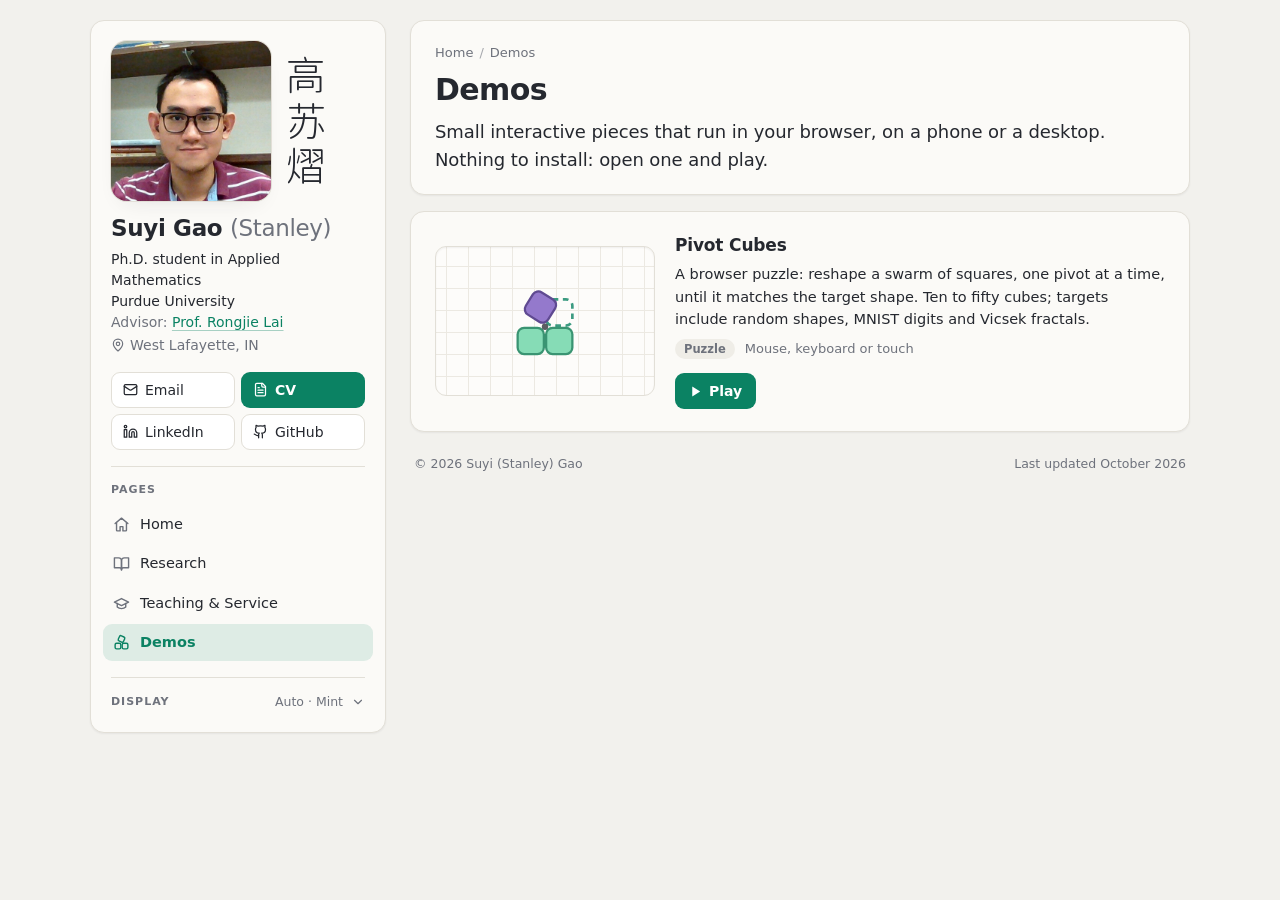
==== demos/index.html @ 8106b3da "init homepage" ====
<!doctype html>
<html lang="en">
<head>
<meta charset="utf-8">
<meta name="viewport" content="width=device-width, initial-scale=1">
<meta name="color-scheme" content="light dark">
<title>Demos · Suyi (Stanley) Gao</title>
<meta name="description" content="Interactive demos by Suyi (Stanley) Gao that run in the browser, including Pivot Cubes, a puzzle about reshaping a swarm of squares one pivot at a time.">
<meta name="author" content="Suyi Gao">
<link rel="canonical" href="https://gaosu2718.github.io/demos/">
<meta name="theme-color" content="#f2f1ed" media="(prefers-color-scheme: light)">
<meta name="theme-color" content="#121419" media="(prefers-color-scheme: dark)">
<meta property="og:type" content="website">
<meta property="og:title" content="Demos · Suyi (Stanley) Gao">
<meta property="og:description" content="Interactive demos that run in the browser.">
<meta property="og:url" content="https://gaosu2718.github.io/demos/">
<meta property="og:image" content="https://gaosu2718.github.io/assets/img/profile.jpg">
<meta name="twitter:card" content="summary">
<link rel="icon" href="data:image/svg+xml,%3Csvg xmlns='http://www.w3.org/2000/svg' viewBox='0 0 40 40'%3E%3Crect x='2' y='2' width='36' height='36' rx='9' fill='%230b8263'/%3E%3Ctext x='20' y='26.6' font-family='system-ui,-apple-system,Segoe UI,Roboto,Helvetica,Arial,sans-serif' font-size='17' font-weight='700' fill='%23fff' text-anchor='middle'%3ESG%3C/text%3E%3C/svg%3E">
<link rel="stylesheet" href="../assets/css/style.css">
<script>
  /* Apply the saved theme and colour before the first paint, so a dark page never flashes light. */
  (function () {
    var d = document.documentElement;
    d.classList.add('js');
    try {
      var t = localStorage.getItem('homepage.theme');
      if (t === 'light' || t === 'dark') d.setAttribute('data-theme', t);
      var p = localStorage.getItem('homepage.palette');
      if (p && /^[a-z]+$/.test(p)) d.setAttribute('data-palette', p);
    } catch (e) {}
  })();
</script>
<script defer src="../assets/js/site.js"></script>
</head>
<body>

<!-- Icons (Lucide-style strokes, as in Pivot Cubes); use with <svg><use href="#i-name"/></svg> -->
<svg width="0" height="0" style="position:absolute" aria-hidden="true">
  <symbol id="i-down" viewBox="0 0 24 24"><path d="m6 9 6 6 6-6"/></symbol>
  <symbol id="i-file" viewBox="0 0 24 24"><path d="M15 2H6a2 2 0 0 0-2 2v16a2 2 0 0 0 2 2h12a2 2 0 0 0 2-2V7Z"/><path d="M14 2v4a2 2 0 0 0 2 2h4"/><path d="M16 13H8"/><path d="M16 17H8"/><path d="M10 9H8"/></symbol>
  <symbol id="i-play" viewBox="0 0 24 24"><path d="M6 3.5v17a.5.5 0 0 0 .77.42l13.2-8.5a.5.5 0 0 0 0-.84L6.77 3.08A.5.5 0 0 0 6 3.5z"/></symbol>
  <symbol id="i-mail" viewBox="0 0 24 24"><rect width="20" height="16" x="2" y="4" rx="2"/><path d="m22 7-8.97 5.7a1.94 1.94 0 0 1-2.06 0L2 7"/></symbol>
  <symbol id="i-linkedin" viewBox="0 0 24 24"><path d="M16 8a6 6 0 0 1 6 6v7h-4v-7a2 2 0 0 0-2-2 2 2 0 0 0-2 2v7h-4v-7a6 6 0 0 1 6-6z"/><rect width="4" height="12" x="2" y="9"/><circle cx="4" cy="4" r="2"/></symbol>
  <symbol id="i-github" viewBox="0 0 24 24"><path d="M15 22v-4a4.8 4.8 0 0 0-1-3.5c3 0 6-2 6-5.5.08-1.25-.27-2.48-1-3.5.28-1.15.28-2.35 0-3.5 0 0-1 0-3 1.5-2.64-.5-5.36-.5-8 0C6 2 5 2 5 2c-.3 1.15-.3 2.35 0 3.5A5.4 5.4 0 0 0 4 9c0 3.5 3 5.5 6 5.5-.39.49-.68 1.05-.85 1.65-.17.6-.22 1.23-.15 1.85v4"/><path d="M9 18c-4.51 2-5-2-7-2"/></symbol>
  <symbol id="i-pin" viewBox="0 0 24 24"><path d="M20 10c0 5-5.54 10.19-7.4 11.8a1 1 0 0 1-1.2 0C9.54 20.19 4 15 4 10a8 8 0 0 1 16 0"/><circle cx="12" cy="10" r="3"/></symbol>
  <symbol id="i-home" viewBox="0 0 24 24"><path d="M3 10.5 12 3l9 7.5"/><path d="M5 9v11a1 1 0 0 0 1 1h4v-6h4v6h4a1 1 0 0 0 1-1V9"/></symbol>
  <symbol id="i-book" viewBox="0 0 24 24"><path d="M2 4h6a4 4 0 0 1 4 4v13a3 3 0 0 0-3-3H2z"/><path d="M22 4h-6a4 4 0 0 0-4 4v13a3 3 0 0 1 3-3h7z"/></symbol>
  <symbol id="i-cap" viewBox="0 0 24 24"><path d="M22 10 12 5 2 10l10 5 10-5z"/><path d="M6 12v5c3 3 9 3 12 0v-5"/></symbol>
  <symbol id="i-cubes" viewBox="0 0 24 24"><rect x="3" y="13" width="8" height="8" rx="2"/><rect x="13" y="13" width="8" height="8" rx="2"/><rect x="8" y="3" width="8" height="8" rx="2" transform="rotate(25 12 7)"/></symbol>
</svg>

<!-- ===== Site header: below 1000px wide, in place of the left bar.  The same on every page
     (only the ../ prefix and aria-current change). ===== -->
<header class="site-header">
  <div class="sh-inner">
    <a class="sh-brand" href="../"><span class="sh-mark" aria-hidden="true">SG</span><span class="sh-name">Suyi Gao <span class="aka">(Stanley)</span></span></a>
    <nav class="sh-nav" aria-label="Site">
      <a href="../">Home</a>
      <a href="../research/">Research</a>
      <a href="../teaching-service/">Teaching &amp; Service</a>
      <a href="../demos/" aria-current="page">Demos</a>
      <a href="../assets/files/Suyi_Gao_CV.pdf">CV</a>
    </nav>
    <div class="sh-tools">
      <button type="button" class="sh-btn sh-display-btn" data-pop aria-controls="site-pop" aria-expanded="false" aria-label="Theme and colors" title="Theme and colors"><svg viewBox="0 0 24 24" aria-hidden="true"><circle cx="12" cy="12" r="8.5"/><path class="fill" d="M12 3.5a8.5 8.5 0 0 1 0 17z"/></svg></button>
      <button type="button" class="sh-btn sh-menu-btn" data-pop aria-controls="site-pop" aria-expanded="false" aria-label="Menu" title="Menu"><svg viewBox="0 0 24 24" aria-hidden="true"><path d="M4 7h16M4 12h16M4 17h16"/></svg></button>
    </div>
    <div class="sh-pop" id="site-pop" hidden>
      <nav class="pop-nav" aria-label="Site menu">
        <a href="../">Home</a>
        <a href="../research/">Research</a>
        <a href="../teaching-service/">Teaching &amp; Service</a>
        <a href="../demos/" aria-current="page">Demos</a>
        <a href="../assets/files/Suyi_Gao_CV.pdf">CV (PDF)<svg class="ico" aria-hidden="true"><use href="#i-file"/></svg></a>
      </nav>
      <div class="pop-display">
        <h2>Display</h2>
        <div class="seg" role="radiogroup" aria-label="Theme">
          <label><input type="radio" name="theme" value="auto" data-theme-opt checked><span>Auto</span></label>
          <label><input type="radio" name="theme" value="light" data-theme-opt><span>Light</span></label>
          <label><input type="radio" name="theme" value="dark" data-theme-opt><span>Dark</span></label>
        </div>
        <div class="field-row"><span>Colors</span><span class="palette-name">Mint</span></div>
        <div class="swatches" role="radiogroup" aria-label="Colors"></div>
      </div>
    </div>
  </div>
</header>

<div class="page">

  <!-- ===== Left bar: from 1000px wide, a sticky side panel.  The same on every page (only the ../
       prefix and aria-current change).  Below 1000px the profile shows as a card on the home page
       only, and the page links and display settings move to the header. ===== -->
  <aside class="side panel" aria-label="Profile and site navigation">
    <div class="profile">
      <div class="portrait">
        <img class="photo" src="../assets/img/profile.jpg" width="426" height="426" alt="Portrait of Suyi (Stanley) Gao">
        <span class="cname" lang="zh-Hans" title="Gāo Sūyì">高苏熠</span>
      </div>
      <div class="who">
        <p class="name">Suyi Gao <span class="aka">(Stanley)</span></p>
        <p class="role">Ph.D. student in Applied Mathematics</p>
        <p class="role">Purdue University</p>
        <p class="role dim">Advisor: <a href="https://sites.google.com/view/rongjielai/">Prof. Rongjie Lai</a></p>
        <p class="role dim where"><svg class="ico" aria-hidden="true"><use href="#i-pin"/></svg>West Lafayette, IN</p>
      </div>
    </div>

    <div class="actions">
      <a class="btn" href="mailto:gao757@purdue.edu"><svg aria-hidden="true"><use href="#i-mail"/></svg>Email</a>
      <a class="btn btn-primary" href="../assets/files/Suyi_Gao_CV.pdf"><svg aria-hidden="true"><use href="#i-file"/></svg>CV</a>
      <a class="btn" href="https://www.linkedin.com/in/gaosu2718/"><svg aria-hidden="true"><use href="#i-linkedin"/></svg>LinkedIn</a>
      <a class="btn" href="https://github.com/gaosu2718"><svg aria-hidden="true"><use href="#i-github"/></svg>GitHub</a>
      <!-- When you have them, add more in the same form, e.g.
      <a class="btn" href="https://scholar.google.com/citations?user=YOUR_ID"><svg aria-hidden="true"><use href="#i-out"/></svg>Scholar</a>
      <a class="btn" href="https://orcid.org/0000-0000-0000-0000"><svg aria-hidden="true"><use href="#i-out"/></svg>ORCID</a> -->
    </div>

    <nav class="group side-nav" aria-label="Pages">
      <h2>Pages</h2>
      <ul>
        <li><a href="../"><svg class="ico" aria-hidden="true"><use href="#i-home"/></svg>Home</a></li>
        <li><a href="../research/"><svg class="ico" aria-hidden="true"><use href="#i-book"/></svg>Research</a></li>
        <li><a href="../teaching-service/"><svg class="ico" aria-hidden="true"><use href="#i-cap"/></svg>Teaching &amp; Service</a></li>
        <li><a href="../demos/" aria-current="page"><svg class="ico" aria-hidden="true"><use href="#i-cubes"/></svg>Demos</a></li>
      </ul>
    </nav>

    <!-- Display settings: folded away by default; the summary shows the current choices -->
    <details class="group side-display">
      <summary><span class="sum-label">Display</span><span class="sum-value" data-display-summary>Auto · Mint</span><svg class="ico chev" aria-hidden="true"><use href="#i-down"/></svg></summary>
      <div class="display-body">
        <div class="seg" role="radiogroup" aria-label="Theme">
          <label><input type="radio" name="theme-side" value="auto" data-theme-opt checked><span>Auto</span></label>
          <label><input type="radio" name="theme-side" value="light" data-theme-opt><span>Light</span></label>
          <label><input type="radio" name="theme-side" value="dark" data-theme-opt><span>Dark</span></label>
        </div>
        <div class="field-row"><span>Colors</span><span class="palette-name">Mint</span></div>
        <div class="swatches" role="radiogroup" aria-label="Colors"></div>
      </div>
    </details>
  </aside>

  <main class="main">

    <section class="panel page-head" aria-labelledby="h-page">
      <nav class="crumbs" aria-label="Breadcrumb"><a href="../">Home</a><span class="sep" aria-hidden="true">/</span><span>Demos</span></nav>
      <h1 id="h-page">Demos</h1>
      <p class="lead">Small interactive pieces that run in your browser, on a phone or a desktop.
        Nothing to install: open one and play.</p>
    </section>

    <!-- ===== One card per demo; each demo has its own folder and page ===== -->
    <section class="panel section" aria-label="Pivot Cubes">
      <div class="demo-card">
        <a class="demo-board" href="pivot-cubes/" tabindex="-1" aria-hidden="true">
          <svg class="logo" viewBox="0 0 40 40">
            <rect class="logo-ghost" x="20.6" y="8.6" width="13.8" height="13.8" rx="3.4"/>
            <rect class="logo-on" x="5.6" y="23.6" width="13.8" height="13.8" rx="3.4"/>
            <rect class="logo-on" x="20.6" y="23.6" width="13.8" height="13.8" rx="3.4"/>
            <rect class="logo-off" x="5.6" y="8.6" width="13.8" height="13.8" rx="3.4" transform="rotate(32 20 23)"/>
            <circle class="logo-hinge" cx="20" cy="23" r="1.7"/>
          </svg>
        </a>
        <div>
          <h2 class="demo-title"><a href="pivot-cubes/">Pivot Cubes</a></h2>
          <p>A browser puzzle: reshape a swarm of squares, one pivot at a time, until it matches the
            target shape. Ten to fifty cubes; targets include random shapes, MNIST digits and Vicsek
            fractals.</p>
          <div class="meta"><span class="badge quiet">Puzzle</span><span>Mouse, keyboard or touch</span></div>
          <a class="btn btn-primary" href="pivot-cubes/"><svg class="solid" aria-hidden="true"><use href="#i-play"/></svg>Play</a>
        </div>
      </div>
    </section>

    <footer class="foot">
      <span>© 2026 Suyi (Stanley) Gao</span>
      <span>Last updated October 2026</span>
    </footer>
  </main>
</div>
</body>
</html>
---- assets/css/style.css ----
/* Suyi (Stanley) Gao: academic homepage.
 * The look is borrowed from Pivot Cubes (demos/pivot-cubes/play/style.css): the same paper-and-panel
 * tokens, the same colour themes (Mint is the default), and the same controls (segmented switch,
 * swatches, buttons, toast).  Light/dark (data-theme) and the colour theme (data-palette) are
 * independent, as in the game.  Plain CSS, no build step. */

/* ---------- theme tokens (as in the game) ---------- */
:root {
  color-scheme: light;
  --bg: #f2f1ed;
  --panel: #fbfaf7;
  --panel-2: #efede7;
  --panel-border: #e2dfd7;
  --text: #25282f;
  --text-dim: #6e727c;
  --accent-ink: #ffffff;
  --board: #fdfcfa;
  --grid: #ece9e2;
  --shadow: rgba(38, 40, 48, 0.16);
  --shadow-soft: rgba(38, 40, 48, 0.06);
  --seg-on: #ffffff;
  --btn: #ffffff;
  --btn-hover: #f4f2ed;
}

@media (prefers-color-scheme: dark) {
  :root:not([data-theme="light"]) {
    color-scheme: dark;
    --bg: #121419;
    --panel: #191c23;
    --panel-2: #12151a;
    --panel-border: #2a2f39;
    --text: #e4e6eb;
    --text-dim: #959aa6;
    --accent-ink: #10121a;
    --board: #161920;
    --grid: #232832;
    --shadow: rgba(0, 0, 0, 0.5);
    --shadow-soft: rgba(0, 0, 0, 0.25);
    --seg-on: #2a2f3a;
    --btn: #20242c;
    --btn-hover: #282d37;
  }
}

:root[data-theme="dark"] {
  color-scheme: dark;
  --bg: #121419;
  --panel: #191c23;
  --panel-2: #12151a;
  --panel-border: #2a2f39;
  --text: #e4e6eb;
  --text-dim: #959aa6;
  --accent-ink: #10121a;
  --board: #161920;
  --grid: #232832;
  --shadow: rgba(0, 0, 0, 0.5);
  --shadow-soft: rgba(0, 0, 0, 0.25);
  --seg-on: #2a2f3a;
  --btn: #20242c;
  --btn-hover: #282d37;
}

/* ---------- colour themes ----------
 * The same six as the game (keep the two in step), Mint first as the default.  Each theme sets
 * the accent and the two cube colours (main and contrast), in a light (-l) and a dark (-d) variant.
 * The two cube colours differ in lightness as well as hue, so they stay apart under colour
 * blindness.  The selectors match any element, so a swatch that carries data-palette shows its own
 * theme.
 *
 * Mint: a light mint main colour with a plum contrast.  The accent is a deeper mint so links and
 * buttons keep 4.5:1 contrast on the light panels; in dark mode the accent is the mint itself. */
:root,
[data-palette="mint"] {
  --acc-l: 11, 130, 99;   --on-l: #86dcb6; --on-line-l: #3a9472; --off-l: #9479cc; --off-line-l: #5f4a91;
  --acc-d: 122, 223, 182; --on-d: #74cfa8; --on-line-d: #2f7f5f; --off-d: #9d86d8; --off-line-d: #5e4b94;
}
[data-palette="indigo"] {
  --acc-l: 84, 104, 219;  --on-l: #7d92e8; --on-line-l: #4c5da5; --off-l: #f8bf6c; --off-line-l: #b38236;
  --acc-d: 141, 156, 255; --on-d: #7186db; --on-line-d: #425199; --off-d: #f1bd73; --off-line-d: #a37734;
}
[data-palette="ocean"] {
  --acc-l: 6, 127, 148;   --on-l: #01aac6; --on-line-l: #066f82; --off-l: #feb992; --off-line-l: #c1774c;
  --acc-d: 21, 194, 225;  --on-d: #079db6; --on-line-d: #016374; --off-d: #ffb48a; --off-line-d: #b06d47;
}
[data-palette="sunset"] {
  --acc-l: 182, 78, 16;   --on-l: #d97c50; --on-line-l: #984a23; --off-l: #c4c4ff; --off-line-l: #8582cc;
  --acc-d: 241, 146, 102; --on-d: #cc7044; --on-line-d: #8b3e15; --off-d: #c1c0ff; --off-line-d: #7a77ba;
}
[data-palette="grape"] {
  --acc-l: 146, 82, 173;  --on-l: #b67ecf; --on-line-l: #7c4c91; --off-l: #e3ca69; --off-line-l: #a18b32;
  --acc-d: 205, 148, 230; --on-d: #aa72c2; --on-line-d: #704184; --off-d: #dec770; --off-line-d: #937f31;
}
[data-palette="slate"] {
  --acc-l: 100, 115, 134; --on-l: #8e99a8; --on-line-l: #5b6470; --off-l: #ffba81; --off-line-l: #bd7b41;
  --acc-d: 162, 175, 193; --on-d: #828d9c; --on-line-d: #505965; --off-d: #fcb67c; --off-line-d: #ac713e;
}

:root, .swatch {
  --accent: rgb(var(--acc-l));
  --accent-soft: rgba(var(--acc-l), 0.12);
  --accent-line: rgba(var(--acc-l), 0.35);
  --focus: rgba(var(--acc-l), 0.45);
  --cube-on: var(--on-l);
  --cube-on-line: var(--on-line-l);
  --cube-off: var(--off-l);
  --cube-off-line: var(--off-line-l);
}

@media (prefers-color-scheme: dark) {
  :root:not([data-theme="light"]),
  :root:not([data-theme="light"]) .swatch {
    --accent: rgb(var(--acc-d));
    --accent-soft: rgba(var(--acc-d), 0.16);
    --accent-line: rgba(var(--acc-d), 0.4);
    --focus: rgba(var(--acc-d), 0.5);
    --cube-on: var(--on-d);
    --cube-on-line: var(--on-line-d);
    --cube-off: var(--off-d);
    --cube-off-line: var(--off-line-d);
  }
}

:root[data-theme="dark"],
:root[data-theme="dark"] .swatch {
  --accent: rgb(var(--acc-d));
  --accent-soft: rgba(var(--acc-d), 0.16);
  --accent-line: rgba(var(--acc-d), 0.4);
  --focus: rgba(var(--acc-d), 0.5);
  --cube-on: var(--on-d);
  --cube-on-line: var(--on-line-d);
  --cube-off: var(--off-d);
  --cube-off-line: var(--off-line-d);
}

/* ---------- layout tokens ---------- */
:root {
  --vh: 100vh;
  --pad: 20px;
  --gap: 16px;
  --side-w: 296px;
  --wide: 1140px;       /* the page: left bar and main column */
  --wider: 1640px;      /* a demo page, so the game gets room for its own three columns */
  --header-h: 60px;     /* the top header, shown only below 1000px */
  --radius: 14px;
  --radius-sm: 9px;
  --mono: ui-monospace, SFMono-Regular, Menlo, Consolas, "Liberation Mono", monospace;
}
@supports (height: 100dvh) {
  :root { --vh: 100dvh; }
}
@media (max-width: 759.98px) {
  :root { --header-h: 54px; }
}
/* From 1000px the left bar holds the page links and display settings, so there is no top header. */
@media (min-width: 1000px) {
  :root { --header-h: 0px; }
  .site-header { display: none; }
}

/* ---------- base ---------- */
*, *::before, *::after { box-sizing: border-box; }
[hidden] { display: none !important; }

html { -webkit-text-size-adjust: 100%; scroll-behavior: smooth; }
@media (prefers-reduced-motion: reduce) { html { scroll-behavior: auto; } }

body {
  margin: 0;
  background: var(--bg);
  color: var(--text);
  font: 16px/1.6 system-ui, -apple-system, "Segoe UI", Roboto, "Helvetica Neue", Arial, sans-serif;
  -webkit-font-smoothing: antialiased;
  text-rendering: optimizeLegibility;
  overflow-wrap: break-word;
  transition: background-color 0.2s ease, color 0.2s ease;
}

h1, h2, h3, p, ul, ol, dl, dd, figure { margin: 0; }
ul, ol { padding: 0; list-style: none; }

a {
  color: var(--accent);
  text-decoration: underline;
  text-decoration-color: var(--accent-line);
  text-decoration-thickness: 1px;
  text-underline-offset: 3px;
  transition: text-decoration-color 0.15s ease, color 0.15s ease, background-color 0.15s ease;
}
a:hover { text-decoration-color: currentColor; }
:focus-visible { outline: 2px solid var(--focus); outline-offset: 2px; border-radius: 4px; }

svg use { pointer-events: none; }

/* for screen readers only */
.sr-only {
  position: absolute;
  width: 1px;
  height: 1px;
  overflow: hidden;
  clip-path: inset(50%);
  white-space: nowrap;
}

.panel {
  background: var(--panel);
  border: 1px solid var(--panel-border);
  border-radius: var(--radius);
  box-shadow: 0 1px 2px var(--shadow-soft);
}

.ico {
  width: 15px;
  height: 15px;
  flex: none;
  fill: none;
  stroke: currentColor;
  stroke-width: 2;
  stroke-linecap: round;
  stroke-linejoin: round;
}

/* ---------- site header: below 1000px wide, in place of the left bar ---------- */
.site-header {
  position: sticky;
  top: 0;
  z-index: 30;
  background: color-mix(in srgb, var(--bg) 84%, transparent);
  -webkit-backdrop-filter: saturate(1.4) blur(10px);
  backdrop-filter: saturate(1.4) blur(10px);
  border-bottom: 1px solid var(--panel-border);
}
.sh-inner {
  position: relative;
  display: flex;
  align-items: center;
  gap: 16px;
  max-width: var(--wide);
  height: var(--header-h);
  margin: 0 auto;
  padding: 0 var(--pad);
}
.sh-brand {
  display: flex;
  align-items: center;
  gap: 10px;
  min-width: 0;
  color: var(--text);
  font-size: 15.5px;
  font-weight: 650;
  letter-spacing: -0.01em;
  text-decoration: none;
  white-space: nowrap;
}
.sh-brand:hover { color: var(--text); }
.sh-mark {
  display: grid;
  place-items: center;
  flex: none;
  width: 30px;
  height: 30px;
  border-radius: 9px;
  background: var(--accent);
  color: var(--accent-ink);
  font-size: 12.5px;
  font-weight: 700;
  letter-spacing: 0.02em;
}
.sh-name { overflow: hidden; text-overflow: ellipsis; }
.sh-name .aka { font-weight: 500; color: var(--text-dim); }

.sh-nav { display: flex; align-items: center; gap: 2px; margin-left: auto; }
.sh-nav a, .pop-nav a {
  display: flex;
  align-items: center;
  gap: 6px;
  color: var(--text-dim);
  text-decoration: none;
  white-space: nowrap;
}
.sh-nav a { padding: 6px 11px; border-radius: 9px; font-size: 14px; }
.sh-nav a:hover { color: var(--text); background: var(--panel-2); }
.sh-nav a[aria-current="page"], .pop-nav a[aria-current="page"] {
  color: var(--accent);
  background: var(--accent-soft);
  font-weight: 600;
}

.sh-tools { display: flex; align-items: center; gap: 6px; }
.sh-btn {
  display: grid;
  place-items: center;
  width: 36px;
  height: 36px;
  padding: 0;
  border: 1px solid var(--panel-border);
  border-radius: var(--radius-sm);
  background: var(--btn);
  color: var(--text-dim);
  cursor: pointer;
  transition: background-color 0.12s ease, color 0.12s ease, border-color 0.12s ease;
}
.sh-btn:hover { background: var(--btn-hover); color: var(--text); }
.sh-btn[aria-expanded="true"] { color: var(--accent); border-color: var(--accent-line); background: var(--accent-soft); }
.sh-btn svg { width: 18px; height: 18px; fill: none; stroke: currentColor; stroke-width: 1.8; stroke-linecap: round; stroke-linejoin: round; }
.sh-btn svg .fill { fill: currentColor; stroke: none; }
.sh-menu-btn { display: none; }

/* the drop-down: display settings on tablets; on phones, the page links as well */
.sh-pop {
  position: absolute;
  top: calc(var(--header-h) - 2px);
  right: var(--pad);
  z-index: 31;
  width: 284px;
  /* it hangs from the sticky header, so on a short screen (a phone held sideways) it scrolls */
  max-height: calc(var(--vh) - var(--header-h) - 8px);
  overflow-y: auto;
  overscroll-behavior: contain;
  padding: 6px 16px 14px;
  border: 1px solid var(--panel-border);
  border-radius: var(--radius);
  background: var(--panel);
  box-shadow: 0 18px 40px -16px var(--shadow), 0 2px 6px var(--shadow-soft);
}
.pop-nav { display: none; }
.pop-display { display: flex; flex-direction: column; gap: 10px; padding-top: 10px; }
.pop-display h2 {
  font-size: 11px;
  font-weight: 650;
  letter-spacing: 0.09em;
  text-transform: uppercase;
  color: var(--text-dim);
}

@media (max-width: 759.98px) {
  :root { --pad: 16px; }
  .sh-inner { gap: 10px; }
  .sh-nav, .sh-display-btn { display: none; }
  .sh-tools { margin-left: auto; }
  .sh-menu-btn { display: grid; }
  .sh-pop { left: 12px; right: 12px; width: auto; }
  .pop-nav { display: block; margin: 4px -6px 6px; padding-bottom: 6px; border-bottom: 1px solid var(--panel-border); }
  .pop-nav a { min-height: 46px; padding: 0 10px; border-radius: 10px; font-size: 16px; color: var(--text); }
  .pop-nav a:hover { background: var(--panel-2); }
  .pop-nav a .ico { margin-left: auto; color: var(--text-dim); }
}
@media (max-width: 359.98px) {
  .sh-name .aka { display: none; }
}
/* Without the script there is no drop-down: show the page links in a second row instead. */
html:not(.js) .sh-tools { display: none; }
@media (max-width: 759.98px) {
  html:not(.js) .sh-inner { flex-wrap: wrap; height: auto; padding-top: 10px; padding-bottom: 8px; }
  html:not(.js) .sh-nav { display: flex; flex-wrap: wrap; margin-left: -10px; }
}

/* ---------- controls (from the game) ---------- */
/* segmented control: radios dressed as a pill track */
.seg {
  display: grid;
  grid-auto-flow: column;
  grid-auto-columns: minmax(0, 1fr);
  gap: 2px;
  padding: 3px;
  background: var(--panel-2);
  border: 1px solid var(--panel-border);
  border-radius: 10px;
}
.seg label { position: relative; display: block; min-width: 0; }
.seg input {
  position: absolute;
  inset: 0;
  width: 100%;
  height: 100%;
  margin: 0;
  opacity: 0;
  cursor: pointer;
}
.seg span {
  display: block;
  padding: 5px 4px;
  border-radius: 7px;
  text-align: center;
  font-size: 13px;
  color: var(--text-dim);
  white-space: nowrap;
  transition: background-color 0.15s ease, color 0.15s ease, box-shadow 0.15s ease;
  pointer-events: none;
}
.seg label:hover span { color: var(--text); }
.seg input:checked + span {
  background: var(--seg-on);
  color: var(--text);
  font-weight: 600;
  box-shadow: 0 1px 2px var(--shadow), 0 0 0 1px var(--panel-border);
}
.seg input:focus-visible + span { outline: 2px solid var(--focus); outline-offset: 1px; }

.field-row { display: flex; align-items: baseline; justify-content: space-between; gap: 10px; font-size: 13px; }
.palette-name { color: var(--text-dim); font-size: 12.5px; }

/* colour-theme swatches: radios dressed as chips split into the two cube colours */
.swatches { display: flex; flex-wrap: wrap; gap: 7px; padding: 2px; }
.swatch { position: relative; display: block; flex: none; width: 30px; height: 30px; }
.swatch input {
  position: absolute;
  inset: 0;
  width: 100%;
  height: 100%;
  margin: 0;
  opacity: 0;
  cursor: pointer;
}
.swatch-chip {
  display: block;
  width: 100%;
  height: 100%;
  border-radius: 9px;
  background: linear-gradient(135deg, var(--cube-on) 50%, var(--cube-off) 50%);
  box-shadow: inset 0 0 0 1px rgba(0, 0, 0, 0.1);
  pointer-events: none;
  transition: box-shadow 0.15s ease, transform 0.15s ease;
}
.swatch:hover .swatch-chip { transform: translateY(-1px); }
.swatch input:checked + .swatch-chip { box-shadow: inset 0 0 0 1px rgba(0, 0, 0, 0.1), 0 0 0 2px var(--panel), 0 0 0 4px var(--accent); }
.swatch input:focus-visible + .swatch-chip { outline: 2px solid var(--focus); outline-offset: 5px; }

/* buttons */
.btn {
  display: inline-flex;
  align-items: center;
  justify-content: center;
  gap: 7px;
  height: 36px;
  padding: 0 13px;
  border: 1px solid var(--panel-border);
  border-radius: var(--radius-sm);
  background: var(--btn);
  color: var(--text);
  font: inherit;
  font-size: 14px;
  line-height: 1;
  white-space: nowrap;
  text-decoration: none;
  cursor: pointer;
  transition: background-color 0.12s ease, border-color 0.12s ease, color 0.12s ease;
}
.btn:hover { background: var(--btn-hover); color: var(--text); }
.btn:active { transform: translateY(1px); }
.btn:focus-visible { outline: 2px solid var(--focus); outline-offset: 1px; }
.btn svg {
  width: 15px;
  height: 15px;
  flex: none;
  fill: none;
  stroke: currentColor;
  stroke-width: 2;
  stroke-linecap: round;
  stroke-linejoin: round;
}
.btn svg.solid { fill: currentColor; stroke: none; width: 13px; height: 13px; }
.btn-primary {
  background: var(--accent);
  border-color: transparent;
  color: var(--accent-ink);
  font-weight: 600;
}
.btn-primary:hover { background: color-mix(in srgb, var(--accent), var(--text) 12%); color: var(--accent-ink); }
.btn-quiet { background: transparent; border-color: transparent; color: var(--text-dim); }
.btn-quiet:hover { background: var(--panel-2); color: var(--text); }
.btn-sm { height: 30px; padding: 0 10px; gap: 5px; font-size: 13px; border-radius: 8px; }
.btn-sm svg { width: 13px; height: 13px; }
.btn .chev { transition: transform 0.2s ease; }
.btn[aria-expanded="true"] { border-color: var(--accent-line); color: var(--accent); background: var(--accent-soft); }
.btn[aria-expanded="true"] .chev { transform: rotate(180deg); }

/* bigger touch targets on phones and tablets */
@media (pointer: coarse) {
  .btn { height: 40px; }
  .btn-sm { height: 36px; padding: 0 12px; }
  .sh-btn { width: 40px; height: 40px; }
  .swatch { width: 34px; height: 34px; }
  .seg span { padding: 8px 4px; }
}

/* ---------- page grid: the left bar and a main column (one column below 1000px) ---------- */
.page {
  display: grid;
  gap: 12px;
  max-width: 760px;
  margin: 0 auto;
  padding: 14px var(--pad) 28px;
}
.main { display: grid; gap: 12px; min-width: 0; }

@media (min-width: 760px) {
  .page { gap: var(--gap); padding-top: var(--pad); }
  .main { gap: var(--gap); }
}
@media (min-width: 1000px) {
  .page {
    grid-template-columns: var(--side-w) minmax(0, 1fr);
    column-gap: 24px;
    align-items: start;
    max-width: var(--wide);
  }
  .page.wide { max-width: var(--wider); }
  .side {
    position: sticky;
    top: calc(var(--header-h) + var(--pad));
    max-height: calc(var(--vh) - var(--header-h) - 2 * var(--pad));
    overflow-y: auto;
    scrollbar-width: thin;
    scrollbar-color: var(--panel-border) transparent;
  }
}

/* ---------- left bar: profile, page links, display settings ---------- */
/* sticky from 1000px; below that, a card at the top of the home page */
.side { padding: 20px; }

/* The Chinese name in 寒蝉圆黑体 (Chill Round Gothic) Light, a rounded Hei: cut down to just these
 * three characters by `sync.sh font` (3 kB), so it looks the same on every device.  A light Hei
 * font already on the device is the fallback. */
@font-face {
  font-family: "Name Hei";
  src: url("../fonts/name.woff") format("woff");
  font-weight: 300;
  font-display: block;
  unicode-range: U+9AD8, U+82CF, U+71A0;   /* 高苏熠 */
}

.profile { display: grid; gap: 14px; }
.portrait { display: flex; align-items: center; gap: 14px; }
/* the name, written top to bottom beside the photo */
.cname {
  padding-top: 0.14em;    /* balances the letter spacing after the last character */
  color: var(--text);
  font-family: "Name Hei", "Noto Sans CJK SC", "Source Han Sans SC", "PingFang SC", "Heiti SC", "Microsoft YaHei", SimHei, sans-serif;
  font-size: 40px;
  font-weight: 300;
  line-height: 1;
  letter-spacing: 0.14em;
  writing-mode: vertical-rl;
  text-orientation: upright;
}
.photo {
  display: block;
  width: 160px;
  height: 160px;
  border-radius: 16px;
  object-fit: cover;
  background: var(--panel-2);
  box-shadow: 0 0 0 1px var(--panel-border), 0 10px 24px -14px var(--shadow);
}
.who .name {
  font-size: 23px;
  font-weight: 700;
  letter-spacing: -0.015em;
  line-height: 1.2;
  margin-bottom: 6px;
}
.who .aka { font-weight: 500; color: var(--text-dim); }
.role { font-size: 14px; line-height: 1.5; }
.role.dim { color: var(--text-dim); }
.where { display: flex; align-items: center; gap: 5px; margin-top: 2px; }
.where .ico { width: 14px; height: 14px; }

.actions {
  display: grid;
  grid-template-columns: 1fr 1fr;
  gap: 6px;
  margin-top: 16px;
}
.actions .btn { justify-content: flex-start; padding: 0 11px; }

.side .group {
  display: flex;
  flex-direction: column;
  gap: 10px;
  margin-top: 16px;
  padding-top: 14px;
  border-top: 1px solid var(--panel-border);
}
.side .group h2 {
  font-size: 11px;
  font-weight: 650;
  letter-spacing: 0.09em;
  text-transform: uppercase;
  color: var(--text-dim);
}
.side-nav ul { display: grid; gap: 2px; margin: -2px -8px 0; }
.side-nav a {
  display: flex;
  align-items: center;
  gap: 10px;
  padding: 7px 10px;
  border-radius: 9px;
  color: var(--text);
  font-size: 14.5px;
  text-decoration: none;
  transition: background-color 0.15s ease, color 0.15s ease;
}
.side-nav a .ico { width: 17px; height: 17px; color: var(--text-dim); }
.side-nav a:hover { background: var(--panel-2); }
.side-nav a[aria-current="page"] { background: var(--accent-soft); color: var(--accent); font-weight: 600; }
.side-nav a[aria-current="page"] .ico { color: var(--accent); }

/* Display settings fold away under a summary of the current choices */
.side .side-display { display: block; }
.side-display summary {
  display: flex;
  align-items: center;
  gap: 8px;
  margin: -5px -8px;
  padding: 5px 8px;
  border-radius: 8px;
  list-style: none;
  cursor: pointer;
}
.side-display summary::-webkit-details-marker { display: none; }
.side-display summary:hover { background: var(--panel-2); }
.sum-label {
  font-size: 11px;
  font-weight: 650;
  letter-spacing: 0.09em;
  text-transform: uppercase;
  color: var(--text-dim);
}
.sum-value { margin-left: auto; font-size: 12.5px; color: var(--text-dim); white-space: nowrap; }
.side-display .chev { width: 14px; height: 14px; color: var(--text-dim); transition: transform 0.2s ease; }
.side-display[open] .chev { transform: rotate(180deg); }
.display-body { display: flex; flex-direction: column; gap: 10px; margin-top: 14px; }
/* the settings need the script */
html:not(.js) .side-display { display: none !important; }

/* Below 1000px the bar is a profile card on the home page only; the header menu has the rest. */
@media (max-width: 999.98px) {
  .side { position: relative; padding: 16px; }
  .page:not(.home) .side, .side .group { display: none; }
  .profile { grid-template-columns: auto minmax(0, 1fr); align-items: center; gap: 16px; }
  .portrait { gap: 8px; }
  .photo { width: 92px; height: 92px; border-radius: 14px; }
  .cname { font-size: 26px; }
  .who .name { font-size: 21px; margin-bottom: 3px; }
  .role { font-size: 14px; }
  .actions { grid-template-columns: repeat(4, minmax(0, 1fr)); margin-top: 14px; }
  .actions .btn { justify-content: center; }
}
@media (max-width: 520px) {
  .actions { grid-template-columns: 1fr 1fr; }
  .photo { width: 84px; height: 84px; }
  .cname { font-size: 24px; }
}

/* ---------- sections ---------- */
.section {
  position: relative;
  padding: 20px 24px 22px;
  container-type: inline-size;
  scroll-margin-top: calc(var(--header-h) + 14px);
}
@media (max-width: 560px) {
  .section { padding: 16px 16px 18px; }
}

.label {
  display: flex;
  align-items: center;
  gap: 9px;
  margin-bottom: 14px;
  font-size: 12px;
  font-weight: 650;
  letter-spacing: 0.09em;
  text-transform: uppercase;
  color: var(--text-dim);
}
/* a small cube in the theme's main colour, as on the game board */
.label::before {
  content: "";
  flex: none;
  width: 10px;
  height: 10px;
  border-radius: 3px;
  background: var(--cube-on);
  box-shadow: inset 0 0 0 1px var(--cube-on-line);
}
.sublabel {
  margin: 18px 0 10px;
  font-size: 11px;
  font-weight: 650;
  letter-spacing: 0.09em;
  text-transform: uppercase;
  color: var(--text-dim);
}

/* "more on another page" link at the end of a section */
.more {
  display: inline-flex;
  align-items: center;
  gap: 6px;
  margin-top: 16px;
  font-size: 14.5px;
  font-weight: 600;
  text-decoration: none;
}
.more .ico { transition: transform 0.15s ease; }
.more:hover .ico { transform: translateX(3px); }

/* ---------- page heading (inner pages) ---------- */
.page-head { padding: 22px 24px 20px; }
.crumbs {
  display: flex;
  flex-wrap: wrap;
  align-items: center;
  gap: 6px;
  margin-bottom: 8px;
  font-size: 13px;
  color: var(--text-dim);
}
.crumbs a { color: var(--text-dim); text-decoration: none; }
.crumbs a:hover { color: var(--accent); }
.crumbs .sep { opacity: 0.6; }
.page-head h1 {
  font-size: 30px;
  font-weight: 700;
  letter-spacing: -0.02em;
  line-height: 1.2;
}
.page-head .lead { margin-top: 10px; }
.jump { display: flex; flex-wrap: wrap; gap: 6px; margin-top: 16px; }
.jump a {
  padding: 4px 12px;
  border: 1px solid var(--panel-border);
  border-radius: 999px;
  background: var(--btn);
  color: var(--text);
  font-size: 13.5px;
  text-decoration: none;
}
.jump a:hover { border-color: var(--accent-line); color: var(--accent); }
@media (max-width: 560px) {
  .page-head { padding: 18px 16px; }
  .page-head h1 { font-size: 26px; }
}
@media (pointer: coarse) {
  .jump a { padding: 7px 14px; }
}

/* ---------- about ---------- */
#about p + p { margin-top: 0.8em; }
.lead { font-size: 18px; line-height: 1.55; letter-spacing: -0.005em; }
@media (max-width: 560px) { .lead { font-size: 17px; } }

.tags { display: flex; flex-wrap: wrap; gap: 6px; }
.tags li {
  padding: 3px 10px;
  border-radius: 999px;
  background: var(--accent-soft);
  font-size: 13px;
  line-height: 1.5;
}

/* ---------- news ---------- */
.news li {
  display: grid;
  grid-template-columns: 76px minmax(0, 1fr);
  gap: 14px;
  padding: 9px 0;
  border-top: 1px dashed var(--panel-border);
}
.news li:first-child { border-top: 0; padding-top: 0; }
.news li:last-child { padding-bottom: 0; }
.news time {
  padding-top: 2px;
  font-size: 13px;
  color: var(--text-dim);
  font-variant-numeric: tabular-nums;
  white-space: nowrap;
}
.news p { font-size: 15px; line-height: 1.55; }
@container (max-width: 440px) {
  .news li { grid-template-columns: minmax(0, 1fr); gap: 0; }
}

/* ---------- research projects ---------- */
.meta {
  display: flex;
  flex-wrap: wrap;
  align-items: center;
  gap: 4px 10px;
  font-size: 13px;
  color: var(--text-dim);
  font-variant-numeric: tabular-nums;
}
.badge {
  padding: 1px 9px;
  border-radius: 999px;
  background: var(--accent-soft);
  color: var(--accent);
  font-size: 11.5px;
  font-weight: 600;
  line-height: 1.6;
  text-decoration: none;
}
a.badge:hover { background: var(--accent); color: var(--accent-ink); }
.badge.quiet { background: var(--panel-2); color: var(--text-dim); }

.project h2 {
  margin: 8px 0 4px;
  font-size: 20px;
  font-weight: 650;
  letter-spacing: -0.01em;
  line-height: 1.3;
}
.project .with { font-size: 14px; color: var(--text-dim); margin-bottom: 12px; }
.project p { font-size: 15.5px; line-height: 1.65; }
.project p + p { margin-top: 0.75em; }
.highlights { display: grid; gap: 6px; margin-top: 14px; }
.highlights li {
  position: relative;
  padding-left: 20px;
  font-size: 15px;
  line-height: 1.55;
}
.highlights li::before {
  content: "";
  position: absolute;
  left: 2px;
  top: 0.55em;
  width: 8px;
  height: 8px;
  border-radius: 2.5px;
  background: var(--cube-on);
  box-shadow: inset 0 0 0 1px var(--cube-on-line);
}
.links { display: flex; flex-wrap: wrap; gap: 6px; margin-top: 16px; }

.figure {
  float: right;
  width: 280px;
  margin: 4px 0 12px 24px;
  text-align: center;
}
.figure svg {
  display: block;
  width: 100%;
  height: auto;
  padding: 14px 12px;
  border: 1px solid var(--panel-border);
  border-radius: 11px;
  background: var(--board);
  fill: none;
  stroke: var(--accent);
  stroke-width: 1px;
  stroke-linecap: round;
  stroke-linejoin: round;
}
.figure path { vector-effect: non-scaling-stroke; }
.figure figcaption { margin-top: 6px; font-size: 12.5px; line-height: 1.4; color: var(--text-dim); }
.project::after { content: ""; display: block; clear: both; }
@container (max-width: 600px) {
  .figure { float: none; width: min(320px, 100%); margin: 6px auto 14px; }
}

/* ---------- publications ---------- */
.pub {
  display: grid;
  grid-template-columns: 30px minmax(0, 1fr);
  padding: 16px 0;
  border-top: 1px solid var(--panel-border);
  scroll-margin-top: calc(var(--header-h) + 14px);
}
.pub:first-child { border-top: 0; padding-top: 0; }
.pub:last-child { padding-bottom: 0; }
.pub-num {
  padding-top: 2px;
  font-size: 13px;
  color: var(--text-dim);
  font-variant-numeric: tabular-nums;
}
.pub-title {
  display: block;
  font-size: 16.5px;
  font-weight: 650;
  line-height: 1.4;
  letter-spacing: -0.005em;
  color: var(--text);
  text-decoration: none;
}
.pub-title:hover { color: var(--accent); }
.pub-authors { margin-top: 4px; font-size: 14.5px; color: var(--text-dim); }
.pub-authors .me { color: var(--text); font-weight: 650; }
.pub-venue { font-size: 14px; color: var(--text-dim); }
.pub-actions { display: flex; flex-wrap: wrap; gap: 6px; margin-top: 10px; }
.pub-panel { margin-top: 10px; }
/* collapsed only when the script can open them; without it they stay visible */
.js .pub-panel:not(.open) { display: none; }
html:not(.js) [data-toggle], html:not(.js) [data-copy] { display: none; }
@container (max-width: 480px) {
  .pub { grid-template-columns: 26px minmax(0, 1fr); }
}

.abstract {
  padding: 12px 16px;
  border: 1px solid var(--panel-border);
  border-left: 3px solid var(--accent);
  border-radius: var(--radius-sm);
  background: var(--board);
  font-size: 14.5px;
  line-height: 1.6;
}
.math { font-family: "Cambria Math", "STIX Two Math", "Latin Modern Math", serif; white-space: nowrap; }

.bibtex { position: relative; }
.bibtex pre {
  margin: 0;
  padding: 12px 14px;
  overflow-x: auto;
  border: 1px solid var(--panel-border);
  border-radius: var(--radius-sm);
  background: var(--panel-2);
  font: 12.5px/1.6 var(--mono);
  color: var(--text);
}
.bibtex .copy { position: absolute; top: 6px; right: 6px; background: var(--panel-2); }
.bibtex .copy:hover { background: var(--btn-hover); }

/* ---------- entries: talks, teaching, education, service ---------- */
.entry {
  display: grid;
  grid-template-columns: minmax(0, 1fr) auto;
  column-gap: 20px;
  row-gap: 2px;
  padding: 12px 0;
  border-top: 1px solid var(--panel-border);
}
.entry:first-child { border-top: 0; padding-top: 0; }
.entry:last-child { padding-bottom: 0; }
.entry-title { grid-column: 1; font-size: 15.5px; font-weight: 600; line-height: 1.4; }
.entry-sub { grid-column: 1; font-size: 14.5px; line-height: 1.5; color: var(--text-dim); }
.entry-when {
  grid-column: 2;
  grid-row: 1 / span 2;
  padding-top: 2px;
  font-size: 13px;
  color: var(--text-dim);
  font-variant-numeric: tabular-nums;
  white-space: nowrap;
  text-align: right;
}
.kind {
  display: inline-block;
  margin-right: 8px;
  padding: 0 7px;
  border-radius: 6px;
  background: var(--accent-soft);
  color: var(--accent);
  font-size: 10.5px;
  font-weight: 700;
  letter-spacing: 0.07em;
  line-height: 1.75;
  text-transform: uppercase;
  vertical-align: 2px;
}
/* in a narrow panel the date moves above the title */
@container (max-width: 480px) {
  .entry { grid-template-columns: minmax(0, 1fr); }
  .entry-when { grid-column: 1; grid-row: 1; padding-top: 0; text-align: left; font-size: 12.5px; }
}

/* entries grouped under an institution (teaching & service page) */
.org + .org { margin-top: 22px; padding-top: 18px; border-top: 1px solid var(--panel-border); }
.org-head { display: flex; flex-wrap: wrap; align-items: baseline; justify-content: space-between; gap: 2px 12px; margin-bottom: 10px; }
.org-head h3 { font-size: 17px; font-weight: 650; letter-spacing: -0.01em; }
.org-head .role { color: var(--text-dim); font-size: 14px; }
.org .entries { padding-left: 14px; border-left: 2px solid var(--accent-soft); }
.org .entry { padding: 8px 0; border-top: 0; }
.org .entry:first-child { padding-top: 0; }
.org .entry-title { font-weight: 550; }
.org .entry-when { grid-row: 1; }

/* two panels side by side */
.pair { display: grid; gap: 12px; }
@media (min-width: 720px) {
  .pair { grid-template-columns: 1fr 1fr; }
}
@media (min-width: 760px) {
  .pair { gap: var(--gap); }
}

/* ---------- demo cards ---------- */
.demo-card { display: grid; gap: 12px 20px; }
@container (min-width: 560px) {
  .demo-card { grid-template-columns: 220px minmax(0, 1fr); align-items: center; }
}
.demo-board {
  display: grid;
  place-items: center;
  height: 150px;
  border: 1px solid var(--panel-border);
  border-radius: 11px;
  background-color: var(--board);
  background-image:
    linear-gradient(var(--grid) 1px, transparent 1px),
    linear-gradient(90deg, var(--grid) 1px, transparent 1px);
  background-size: 22px 22px;
  background-position: center;
  box-shadow: inset 0 1px 2px var(--shadow-soft);
  transition: border-color 0.15s ease;
}
.demo-board:hover { border-color: var(--accent-line); }
.demo-card h3, .demo-title { font-size: 17px; font-weight: 650; letter-spacing: -0.01em; }
.demo-title a { color: var(--text); text-decoration: none; }
.demo-title a:hover { color: var(--accent); }
.demo-card p { margin-top: 4px; font-size: 14.5px; line-height: 1.55; }
.demo-card .meta { margin-top: 8px; }
.demo-card .btn { margin-top: 14px; }

.logo { width: 76px; height: 76px; transition: transform 0.3s cubic-bezier(0.2, 0.9, 0.3, 1.2); }
.demo-board:hover .logo { transform: rotate(-6deg) scale(1.04); }
.logo-hinge { fill: var(--text); opacity: 0.75; }
.logo-on { fill: var(--cube-on); stroke: var(--cube-on-line); stroke-width: 1.2; }
.logo-off { fill: var(--cube-off); stroke: var(--cube-off-line); stroke-width: 1.2; }
.logo-ghost { fill: none; stroke: var(--accent); stroke-width: 1.4; stroke-dasharray: 3 2.4; opacity: 0.8; }

/* ---------- demo page: the game in a seamless frame, in the main column ---------- */
.demo-bar {
  display: flex;
  align-items: center;
  justify-content: space-between;
  gap: 12px;
  height: 40px;
  padding: 0 4px;
}
.demo-bar .crumbs { margin: 0; font-size: 13.5px; }
.demo-bar .crumbs strong { color: var(--text); font-weight: 600; }
.demo-bar .btn-sm { flex: none; }
/* The frame is as tall as the window allows when the game has room for its three columns (a frame
 * at least 1000px wide, as in the game); demo.js sizes it to the game's height when narrower. */
.game-frame {
  display: block;
  width: 100%;
  height: max(620px, calc(var(--vh) - var(--header-h) - 2 * var(--pad) - 40px - var(--gap)));
  border: 0;
}
.noscript { margin: 16px 4px; color: var(--text-dim); }
.demo-about p { font-size: 15.5px; line-height: 1.65; }
.demo-about .note-line { margin-top: 14px; color: var(--text-dim); font-size: 14.5px; }
@media (max-width: 999.98px) {
  .game-wrap { margin: 0 calc(-1 * var(--pad)); }   /* edge to edge: the game has its own margins */
}
@media (max-width: 759.98px) {
  .demo-bar .btn-sm { display: none; }   /* the frame already spans the screen */
}

/* ---------- contact ---------- */
.contact {
  display: grid;
  grid-template-columns: repeat(auto-fit, minmax(190px, 1fr));
  gap: 14px 24px;
}
.contact dt {
  margin-bottom: 4px;
  font-size: 11px;
  font-weight: 650;
  letter-spacing: 0.09em;
  text-transform: uppercase;
  color: var(--text-dim);
}
.contact dd { font-size: 15px; line-height: 1.55; overflow-wrap: anywhere; }

/* ---------- footer ---------- */
.foot {
  display: flex;
  flex-wrap: wrap;
  justify-content: space-between;
  gap: 4px 16px;
  padding: 6px 4px 0;
  font-size: 12.5px;
  color: var(--text-dim);
}
.foot a { color: var(--text-dim); }

/* ---------- toast (the game's status pill) ---------- */
.toast {
  position: fixed;
  left: 50%;
  bottom: 20px;
  z-index: 40;
  display: flex;
  align-items: center;
  gap: 9px;
  max-width: calc(100% - 32px);
  padding: 7px 14px 7px 12px;
  border: 1px solid var(--panel-border);
  border-radius: 999px;
  background: var(--panel);
  box-shadow: 0 8px 24px -10px var(--shadow), 0 1px 2px var(--shadow-soft);
  color: var(--text);
  font-size: 13px;
  line-height: 1.35;
  pointer-events: none;
  opacity: 0;
  transform: translate(-50%, 6px);
  transition: opacity 0.35s ease, transform 0.35s ease;
}
.toast.show { opacity: 1; transform: translate(-50%, 0); transition-duration: 0.15s; }
.toast-dot { flex: none; width: 7px; height: 7px; border-radius: 50%; background: var(--accent); }

/* ---------- 404 ---------- */
.lost {
  display: grid;
  place-items: center;
  min-height: var(--vh);
  padding: 16px;
}
.lost .panel {
  width: min(380px, 100%);
  padding: 26px 24px 22px;
  text-align: center;
}
.lost .logo { width: 64px; height: 64px; margin: 0 auto 10px; display: block; }
.lost h1 { font-size: 20px; font-weight: 700; letter-spacing: -0.01em; }
.lost p { margin: 6px 0 18px; font-size: 14px; color: var(--text-dim); }

/* ---------- motion, print ---------- */
/* no transitions until the first frame has painted (controls appear in their final state) */
html:not(.ready) *, html:not(.ready) *::before, html:not(.ready) *::after { transition: none !important; }

@media (prefers-reduced-motion: reduce) {
  *, *::before, *::after { transition-duration: 0.01ms !important; animation-duration: 0.01ms !important; }
}

@media print {
  body { background: #fff; color: #000; font-size: 11pt; }
  .site-header, .sh-pop, .side .group, .actions, .pub-actions, .links, .demo-board, .toast, .jump { display: none !important; }
  .page { display: block; max-width: none; padding: 0; }
  .side { position: static; max-height: none; overflow: visible; }
  .panel { box-shadow: none; border: 0; }
  .section, .page-head { padding: 10px 0; break-inside: avoid; }
}
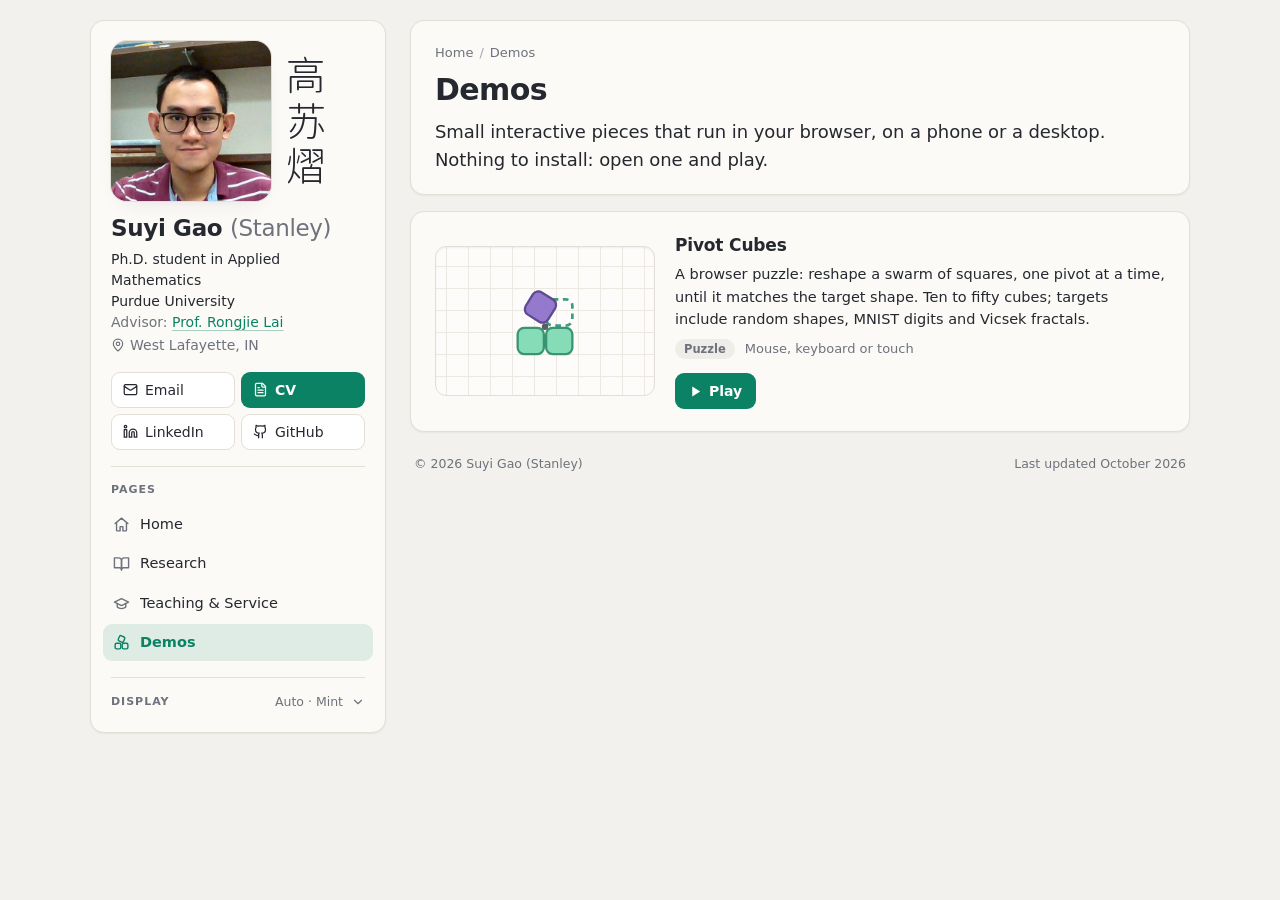
==== commit 13378c74: "mobile version fix" ====
--- a/demos/index.html
+++ b/demos/index.html
@@ -4,14 +4,14 @@
 <meta charset="utf-8">
 <meta name="viewport" content="width=device-width, initial-scale=1">
 <meta name="color-scheme" content="light dark">
-<title>Demos · Suyi (Stanley) Gao</title>
-<meta name="description" content="Interactive demos by Suyi (Stanley) Gao that run in the browser, including Pivot Cubes, a puzzle about reshaping a swarm of squares one pivot at a time.">
+<title>Demos · Suyi Gao (Stanley)</title>
+<meta name="description" content="Interactive demos by Suyi Gao (Stanley) that run in the browser, including Pivot Cubes, a puzzle about reshaping a swarm of squares one pivot at a time.">
 <meta name="author" content="Suyi Gao">
 <link rel="canonical" href="https://gaosu2718.github.io/demos/">
 <meta name="theme-color" content="#f2f1ed" media="(prefers-color-scheme: light)">
 <meta name="theme-color" content="#121419" media="(prefers-color-scheme: dark)">
 <meta property="og:type" content="website">
-<meta property="og:title" content="Demos · Suyi (Stanley) Gao">
+<meta property="og:title" content="Demos · Suyi Gao (Stanley)">
 <meta property="og:description" content="Interactive demos that run in the browser.">
 <meta property="og:url" content="https://gaosu2718.github.io/demos/">
 <meta property="og:image" content="https://gaosu2718.github.io/assets/img/profile.jpg">
@@ -96,7 +96,7 @@
   <aside class="side panel" aria-label="Profile and site navigation">
     <div class="profile">
       <div class="portrait">
-        <img class="photo" src="../assets/img/profile.jpg" width="426" height="426" alt="Portrait of Suyi (Stanley) Gao">
+        <img class="photo" src="../assets/img/profile.jpg" width="426" height="426" alt="Portrait of Suyi Gao (Stanley)">
         <span class="cname" lang="zh-Hans" title="Gāo Sūyì">高苏熠</span>
       </div>
       <div class="who">
@@ -176,7 +176,7 @@
     </section>
 
     <footer class="foot">
-      <span>© 2026 Suyi (Stanley) Gao</span>
+      <span>© 2026 Suyi Gao (Stanley)</span>
       <span>Last updated October 2026</span>
     </footer>
   </main>
--- a/assets/css/style.css
+++ b/assets/css/style.css
@@ -1,4 +1,4 @@
-/* Suyi (Stanley) Gao: academic homepage.
+/* Suyi Gao (Stanley): academic homepage.
  * The look is borrowed from Pivot Cubes (demos/pivot-cubes/play/style.css): the same paper-and-panel
  * tokens, the same colour themes (Mint is the default), and the same controls (segmented switch,
  * swatches, buttons, toast).  Light/dark (data-theme) and the colour theme (data-palette) are
@@ -140,7 +140,6 @@
   --gap: 16px;
   --side-w: 296px;
   --wide: 1140px;       /* the page: left bar and main column */
-  --wider: 1640px;      /* a demo page, so the game gets room for its own three columns */
   --header-h: 60px;     /* the top header, shown only below 1000px */
   --radius: 14px;
   --radius-sm: 9px;
@@ -152,7 +151,8 @@
 @media (max-width: 759.98px) {
   :root { --header-h: 54px; }
 }
-/* From 1000px the left bar holds the page links and display settings, so there is no top header. */
+/* From 1000px the left bar holds the page links and display settings, so there is no top header.
+ * (A demo page has neither: the breadcrumbs above the game lead back to the site.) */
 @media (min-width: 1000px) {
   :root { --header-h: 0px; }
   .site-header { display: none; }
@@ -505,7 +505,7 @@
     align-items: start;
     max-width: var(--wide);
   }
-  .page.wide { max-width: var(--wider); }
+  .page.wide { grid-template-columns: minmax(0, 1fr); }   /* a demo page: no left bar */
   .side {
     position: sticky;
     top: calc(var(--header-h) + var(--pad));
@@ -647,6 +647,11 @@
   .role { font-size: 14px; }
   .actions { grid-template-columns: repeat(4, minmax(0, 1fr)); margin-top: 14px; }
   .actions .btn { justify-content: center; }
+}
+/* on phones the photo and the Chinese name sit to the right of the name and roles */
+@media (max-width: 759.98px) {
+  .profile { grid-template-columns: minmax(0, 1fr) auto; }
+  .portrait { order: 1; }
 }
 @media (max-width: 520px) {
   .actions { grid-template-columns: 1fr 1fr; }
@@ -1037,20 +1042,26 @@
 .demo-bar .crumbs { margin: 0; font-size: 13.5px; }
 .demo-bar .crumbs strong { color: var(--text); font-weight: 600; }
 .demo-bar .btn-sm { flex: none; }
-/* The frame is as tall as the window allows when the game has room for its three columns (a frame
- * at least 1000px wide, as in the game); demo.js sizes it to the game's height when narrower. */
+/* The game spans the window, as it does on its own (Full screen): the page is as wide as the window,
+ * and the frame runs edge to edge (the game has its own margins).  The text below it keeps the
+ * usual reading width. */
+.page.wide { max-width: none; }
+.page.wide .demo-about, .page.wide .foot { width: 100%; max-width: calc(var(--wide) - 2 * var(--pad)); justify-self: center; }
+.game-wrap { margin: 0 calc(-1 * var(--pad)); overflow: hidden; }
+/* The frame reaches the bottom of the window when the game shows its three columns (a frame at least
+ * 1000px wide, as in the game).  demo.js trims it to the game, sizes it to the game's whole height
+ * when the game is one column (phones, tablets), and on a computer keeps the three columns in any
+ * window: narrower than 1000px, the frame is drawn 1000px wide and scaled down to fit. */
 .game-frame {
   display: block;
   width: 100%;
-  height: max(620px, calc(var(--vh) - var(--header-h) - 2 * var(--pad) - 40px - var(--gap)));
+  height: max(620px, calc(var(--vh) - var(--header-h) - var(--pad) - 40px - var(--gap)));
   border: 0;
+  transform-origin: 0 0;
 }
 .noscript { margin: 16px 4px; color: var(--text-dim); }
 .demo-about p { font-size: 15.5px; line-height: 1.65; }
 .demo-about .note-line { margin-top: 14px; color: var(--text-dim); font-size: 14.5px; }
-@media (max-width: 999.98px) {
-  .game-wrap { margin: 0 calc(-1 * var(--pad)); }   /* edge to edge: the game has its own margins */
-}
 @media (max-width: 759.98px) {
   .demo-bar .btn-sm { display: none; }   /* the frame already spans the screen */
 }
